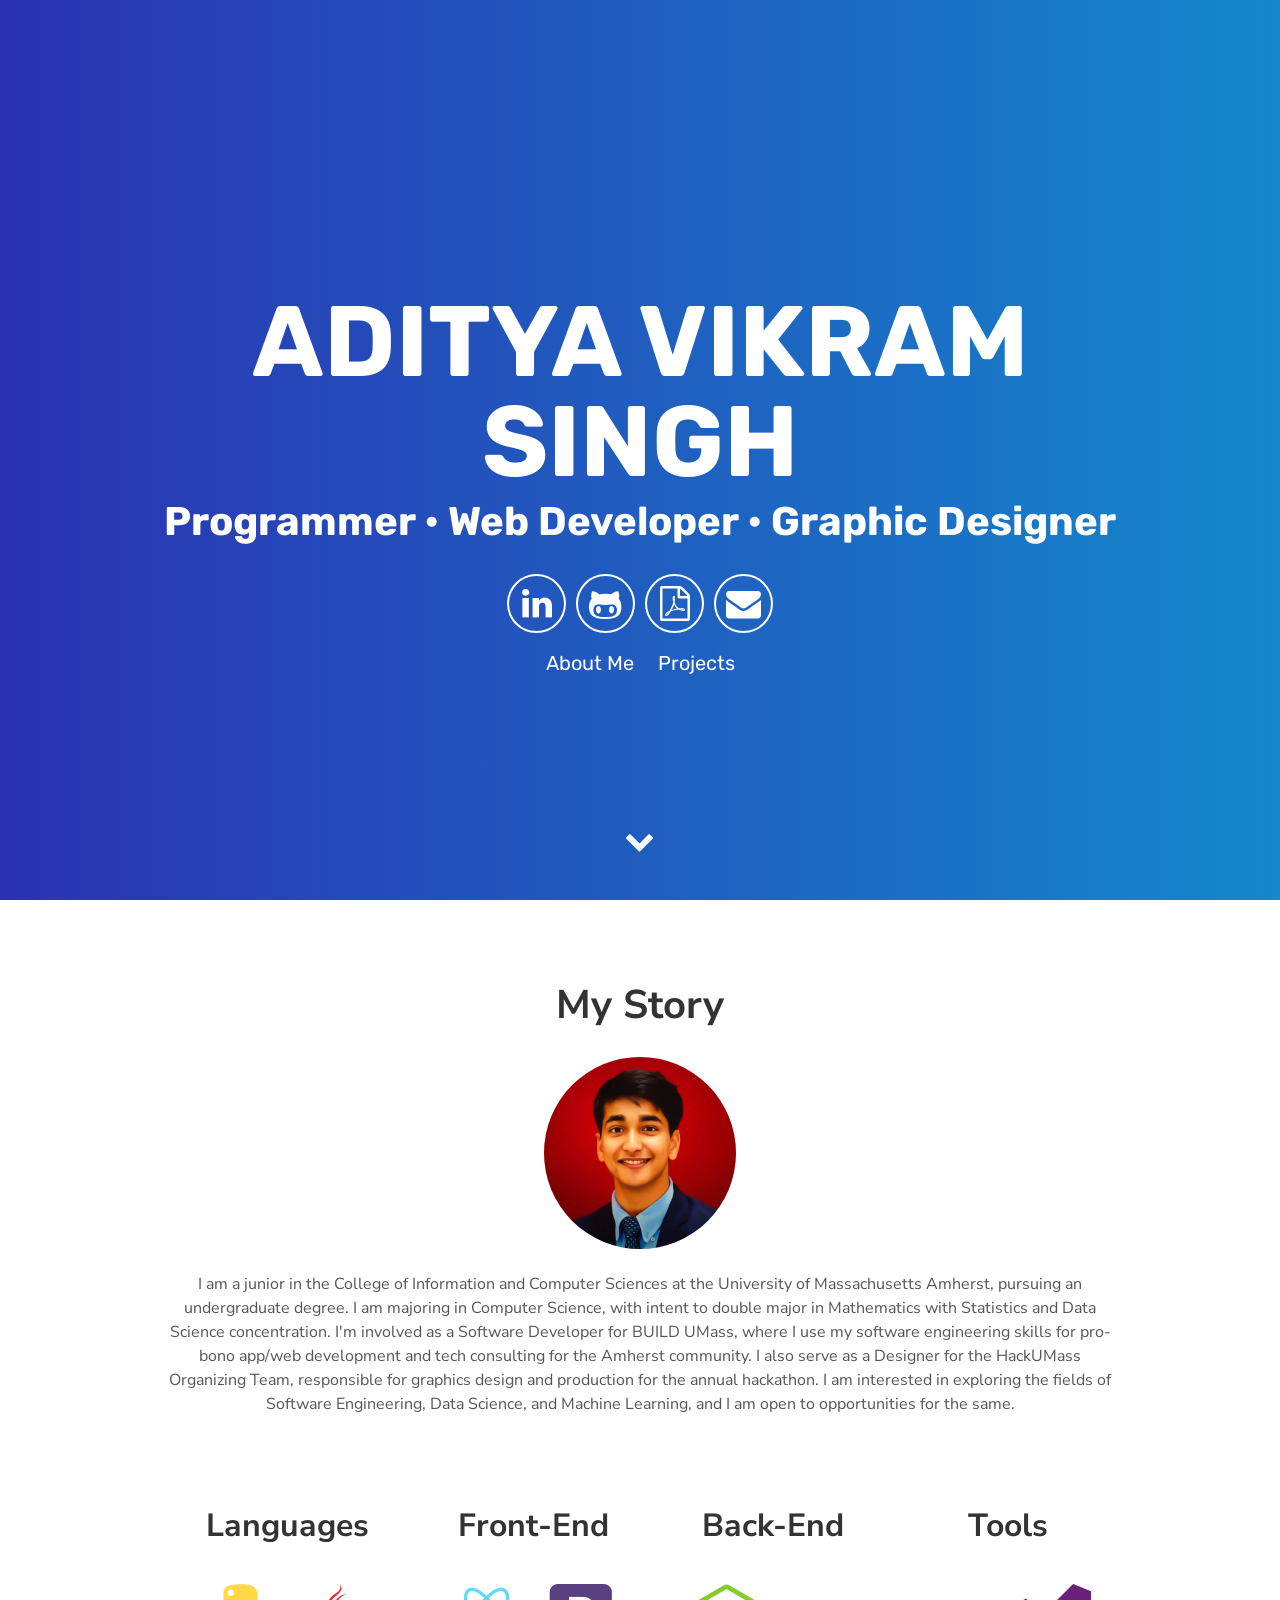
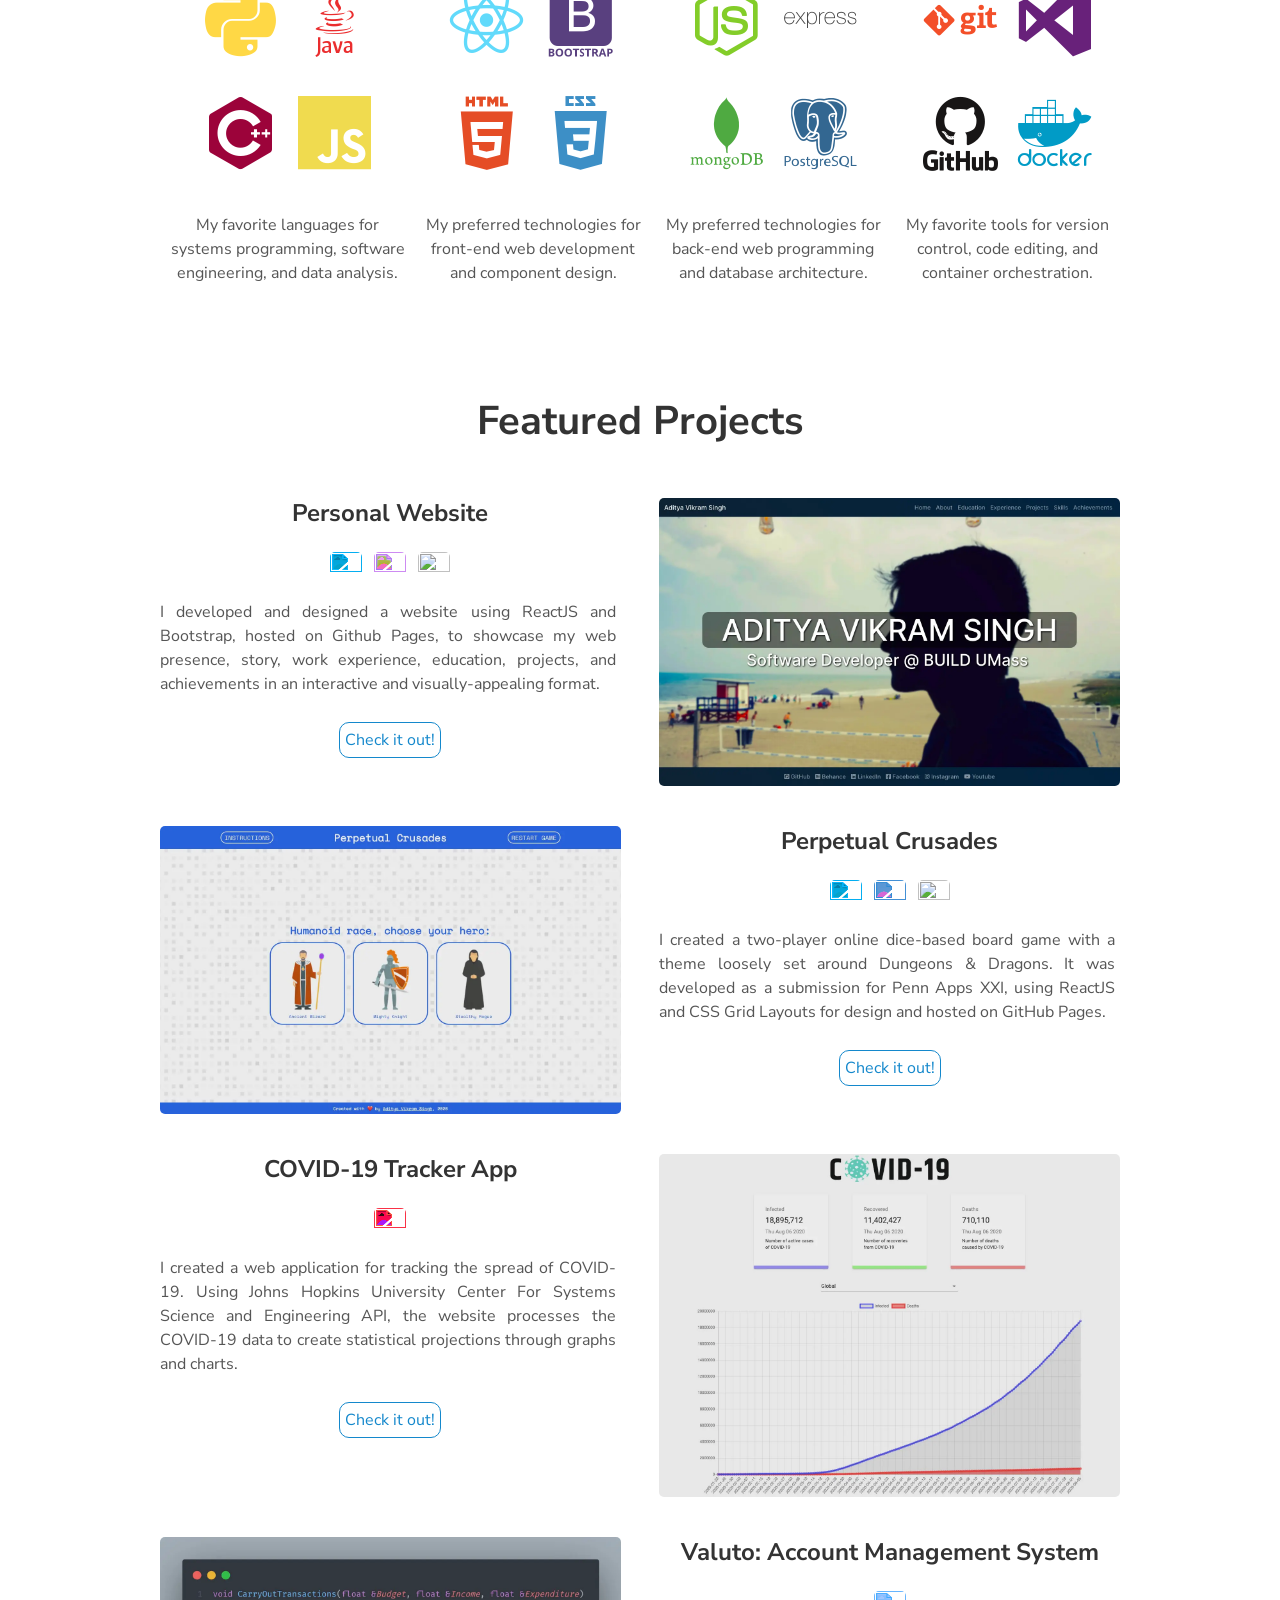
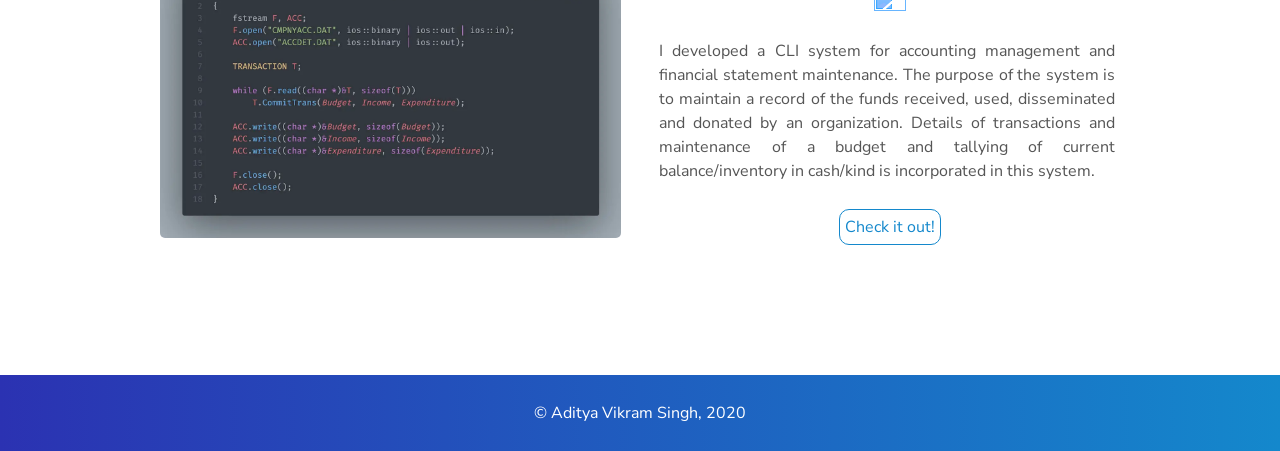
==== index.html @ a83ad388 "first init" ====
<!DOCTYPE html>
<html lang="en">
  <head>
    <!-- Metadata of the Webpage -->
    <!-- Character-set Metadata -->
    <meta charset="utf-8" />
    <meta http-equiv="X-UA-Compatible" content="IE=edge" />
    <!-- Viewport Metadata -->
    <meta name="viewport" content="width=device-width, initial-scale=1" />
    <!-- Description Metadata-->
    <meta name="description" content="Portfolio Website" />
    <!-- Author Metadata -->
    <meta name="author" content="Aditya Vikram Singh" />
    <!-- Keyword Metadata -->
    <meta
      name="keywords"
      content="Aditya Singh, Aditya Vikram Singh, Aditya Vikram Singh DPS,
        Aditya Vikram Singh DPSRKP, Aditya Vikram Singh UMass, Aditya Vikram
        Singh UMass Amherst, Aditya Vikram Singh New Delhi, Aditya Vikram
        Singh Amherst, Aditya Vikram Singh ISSDC, Aditya Vikram Singh NASA,
        Aditya Vikram Singh, Aditya Vikram Singh Website, Aditya V Singh"
    />
    <!-- Webpage Logo -->
    <link rel="shortcut icon" href="./assets/img/favicon.ico" />
    <!-- Webpage Title -->
    <title>Aditya Vikram Singh</title>

    <!-- Import CSS: Main Stylesheet -->
    <link rel="stylesheet" href="./assets/css/main.css" />
  </head>

  <body>
    <div id="particles-js">
      <div class="header">
        <h1>
          <span class="site-title">ADITYA VIKRAM SINGH</span>
          <span class="site-description">Programmer • Web Developer • Graphic Designer</span>
        </h1>
        <div class="header-icons">
          <a aria-label="My LinkedIn Profile" target="_blank" href="https://www.linkedin.com/in/avs1508/">
            <i class="icon fa fa-linkedin" aria-hidden="true"></i>
          </a>
          <a aria-label="My Github Profile" target="_blank" href="https://github.com/AVS1508">
            <i class="icon fa fa-github-alt" aria-hidden="true"></i>
          </a>
          <a aria-label="My Résumé" target="_blank" href="https://www.adityavsingh.com/resume.html">
            <i class="icon fa fa fa-file-pdf-o" aria-hidden="true"></i>
          </a>
          <a aria-label="Send Email" href="mailto:avsingh@umass.edu" target="_blank"
            ><i class="icon fa fa-envelope"></i
          ></a>
        </div>
        <div class="header-links">
          <a class="link" href="#about" data-scroll>About Me</a>
          <a class="link" href="#projects" data-scroll>Projects</a>
        </div>
      </div>
      <a class="down" href="#about" data-scroll><i class="icon fa fa-chevron-down" aria-hidden="true"></i></a>
    </div>

    <!-- About Section -->
    <section id="about">
      <!-- User Introduction-->
      <div class="user-details">
        <h1>My Story</h1>
        <picture>
          <source
            type="image/webp"
            srcset="./assets/img/webp/Professional-Picture-Me.webp"
            alt="Professional Me"
            width="20%"
            style="border-radius: 50%"
          />
          <img
            src="./assets/img/jpg/Professional-Picture-Me.jpg"
            alt="Professional Me"
            width="20%"
            style="border-radius: 50%"
          />
        </picture>
        <p>
          I am a junior in the College of Information and Computer Sciences at the University of Massachusetts Amherst,
          pursuing an undergraduate degree. I am majoring in Computer Science, with intent to double major in
          Mathematics with Statistics and Data Science concentration. I'm involved as a Software Developer for BUILD
          UMass, where I use my software engineering skills for pro-bono app/web development and tech consulting for the
          Amherst community. I also serve as a Designer for the HackUMass Organizing Team, responsible for graphics
          design and production for the annual hackathon. I am interested in exploring the fields of Software
          Engineering, Data Science, and Machine Learning, and I am open to opportunities for the same.
        </p>
      </div>

      <!-- User Specifics -->
      <div class="user">
        <!-- Technology Stack #1: Languages -->
        <div class="tech">
          <h2>Languages</h2>
          <i class="devicon-python-plain colored"></i>
          <i class="devicon-java-plain-wordmark colored"></i>
          <i class="devicon-cplusplus-plain colored"></i>
          <i class="devicon-javascript-plain colored"></i>
          <p>My favorite languages for systems programming, software engineering, and data analysis.</p>
        </div>

        <!-- Technology Stack #2: Front-End -->
        <div class="tech">
          <h2>Front-End</h2>
          <i class="devicon-react-original colored"></i>
          <i class="devicon-bootstrap-plain-wordmark colored"></i>
          <i class="devicon-html5-plain-wordmark colored"></i>
          <i class="devicon-css3-plain-wordmark colored"></i>
          <p>My preferred technologies for front-end web development and component design.</p>
        </div>

        <!-- Technology Stack #3: Back-End -->
        <div class="tech">
          <h2>Back-End</h2>
          <i class="devicon-nodejs-plain colored"></i>
          <i class="devicon-express-original-wordmark colored"></i>
          <i class="devicon-mongodb-plain-wordmark colored"></i>
          <i class="devicon-postgresql-plain-wordmark colored"></i>
          <p>My preferred technologies for back-end web programming and database architecture.</p>
        </div>

        <!-- Technology Stack #4: Tools -->
        <div class="tech">
          <h2>Tools</h2>
          <i class="devicon-git-plain-wordmark colored"></i>
          <i class="devicon-visualstudio-plain colored"></i>
          <i class="devicon-github-plain-wordmark colored"></i>
          <i class="devicon-docker-plain-wordmark colored"></i>
          <p>My favorite tools for version control, code editing, and container orchestration.</p>
        </div>
      </div>
    </section>

    <!-- Projects Section -->
    <section id="projects">
      <div class="user-details">
        <h1>Featured Projects</h1>
      </div>

      <!-- User Project #1: Personal Résumé Website -->
      <div class="user-projects">
        <div class="images-right">
          <picture>
            <source type="image/webp" srcset="./assets/img/webp/Personal-Resume-Website.webp" alt="Personal Website" />
            <img alt="Personal Website" src="./assets/img/jpg/Personal-Resume-Website.jpg" />
          </picture>
        </div>
        <div class="contents" style="text-align: center">
          <h3>Personal Website</h3>
          <div>
            <img
              height="32"
              width="32"
              src="https://unpkg.com/simple-icons@3.4.0/icons/react.svg"
              style="filter: invert(73%) sepia(74%) saturate(1552%) hue-rotate(169deg) brightness(109%) contrast(97%)"
            />
            &nbsp;
            <img
              height="32"
              width="32"
              src="https://unpkg.com/simple-icons@3.4.0/icons/bootstrap.svg"
              style="filter: invert(24%) sepia(14%) saturate(2270%) hue-rotate(222deg) brightness(102%) contrast(90%)"
            />
            &nbsp;
            <img height="32" width="32" src="https://unpkg.com/simple-icons@3.4.0/icons/github.svg" />
          </div>
          <p style="text-align: justify">
            I developed and designed a website using ReactJS and Bootstrap, hosted on Github Pages, to showcase my web
            presence, story, work experience, education, projects, and achievements in an interactive and
            visually-appealing format.
          </p>
          <a class="project-link" target="_blank" href="https://www.adityavsingh.com/">Check it out!</a>
        </div>
      </div>

      <!-- User Project #2: Summer 2020 Project -->
      <div class="user-projects">
        <div class="images-left">
          <picture>
            <source type="image/webp" srcset="./assets/img/webp/Perpetual-Crusades.webp" alt="Perpetual Crusades" />
            <img alt="Perpetual Crusades" src="./assets/img/jpg/Perpetual-Crusades.jpg" />
          </picture>
        </div>
        <div class="contents-right" style="text-align: center">
          <h3>Perpetual Crusades</h3>
          <img
            height="32"
            width="32"
            src="https://unpkg.com/simple-icons@3.4.0/icons/react.svg"
            style="filter: invert(73%) sepia(74%) saturate(1552%) hue-rotate(169deg) brightness(109%) contrast(97%)"
          />
          &nbsp;
          <img
            height="32"
            width="32"
            src="https://unpkg.com/simple-icons@3.4.0/icons/css3.svg"
            style="filter: invert(33%) sepia(29%) saturate(3844%) hue-rotate(184deg) brightness(90%) contrast(84%)"
          />
          &nbsp;
          <img height="32" width="32" src="https://unpkg.com/simple-icons@3.4.0/icons/github.svg" />
          <p style="text-align: justify">
            I created a two-player online dice-based board game with a theme loosely set around Dungeons & Dragons. It
            was developed as a submission for Penn Apps XXI, using ReactJS and CSS Grid Layouts for design and hosted on
            GitHub Pages.
          </p>
          <a class="project-link" target="_blank" href="https://github.com/AVS1508/Summer-2020-Project"
            >Check it out!</a
          >
        </div>
      </div>

      <!-- User Project #3: COVID-19 Tracker App -->
      <div class="user-projects">
        <div class="images-right">
          <picture>
            <source type="image/webp" srcset="./assets/img/webp/COVID19-Tracker-App.webp" alt="COVID-19 Tracker App" />
            <img alt="COVID-19 Tracker App" src="./assets/img/jpg/COVID19-Tracker-App.jpg" />
          </picture>
        </div>
        <div class="contents" style="text-align: center">
          <h3>COVID-19 Tracker App</h3>
          <div>
            <img
              height="32"
              width="32"
              src="https://unpkg.com/simple-icons@3.4.0/icons/javascript.svg"
              style="filter: invert(96%) sepia(47%) saturate(4151%) hue-rotate(338deg) brightness(100%) contrast(95%)"
            />
          </div>
          <p style="text-align: justify">
            I created a web application for tracking the spread of COVID-19. Using Johns Hopkins University Center For
            Systems Science and Engineering API, the website processes the COVID-19 data to create statistical
            projections through graphs and charts.
          </p>
          <a class="project-link" target="_blank" href="https://www.adityavsingh.com/covid19-tracker-app">
            Check it out!
          </a>
        </div>
      </div>

      <!-- Use Project #4: Valuto: Account Management System -->
      <div class="user-projects">
        <div class="images-left">
          <picture>
            <source
              type="image/webp"
              srcset="./assets/img/webp/Valuto-Account-Management.webp"
              alt="Valuto: Account Management System"
            />
            <img alt="Valuto: Account Management System" src="./assets/img/jpg/Valuto-Account-Management.jpg" />
          </picture>
        </div>
        <div class="contents-right" style="text-align: center">
          <h3>Valuto: Account Management System</h3>
          <div>
            <img
              height="32"
              width="32"
              src="https://unpkg.com/simple-icons@3.4.0/icons/cplusplus.svg"
              style="filter: invert(22%) sepia(77%) saturate(1486%) hue-rotate(183deg) brightness(101%) contrast(103%)"
            />
          </div>
          <p style="text-align: justify">
            I developed a CLI system for accounting management and financial statement maintenance. The purpose of the
            system is to maintain a record of the funds received, used, disseminated and donated by an organization.
            Details of transactions and maintenance of a budget and tallying of current balance/inventory in cash/kind
            is incorporated in this system.
          </p>
          <a class="project-link" target="_blank" href="https://github.com/AVS1508/Valuto-Account-Management-System">
            Check it out!
          </a>
        </div>
      </div>
    </section>

    <footer class="footer">
      <p>&copy; Aditya Vikram Singh, 2020</p>
    </footer>

    <!-- Import JS: Particles Theme -->
    <script src="https://cdn.jsdelivr.net/particles.js/2.0.0/particles.min.js"></script>
    <!-- Import JS: Sweet Scroll -->
    <script src="./assets/js/sweet-scroll.min.js"></script>
    <!-- Import JS: Google Analytics -->
    <script src="./assets/js/google-analytics.js"></script>
    <!-- Import JS: Main Script -->
    <script src="./assets/js/main.js"></script>
  </body>
</html>
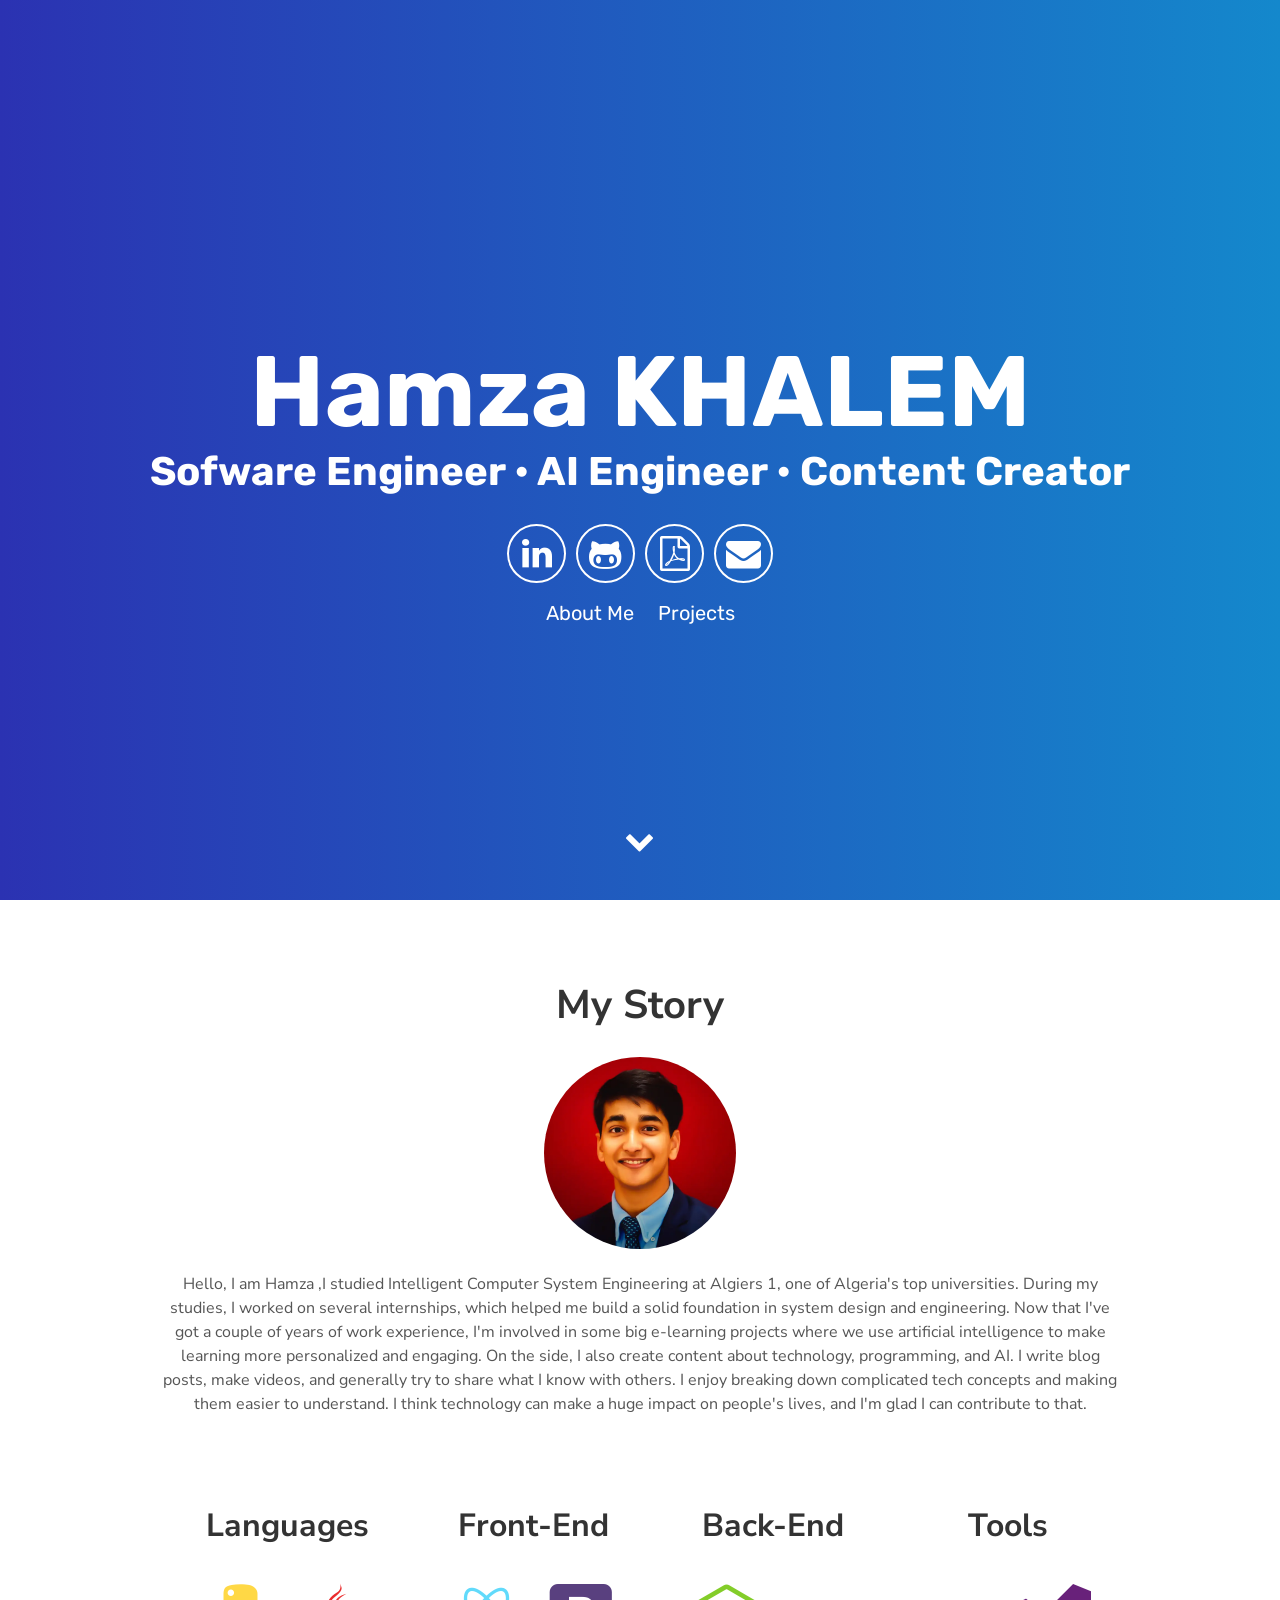
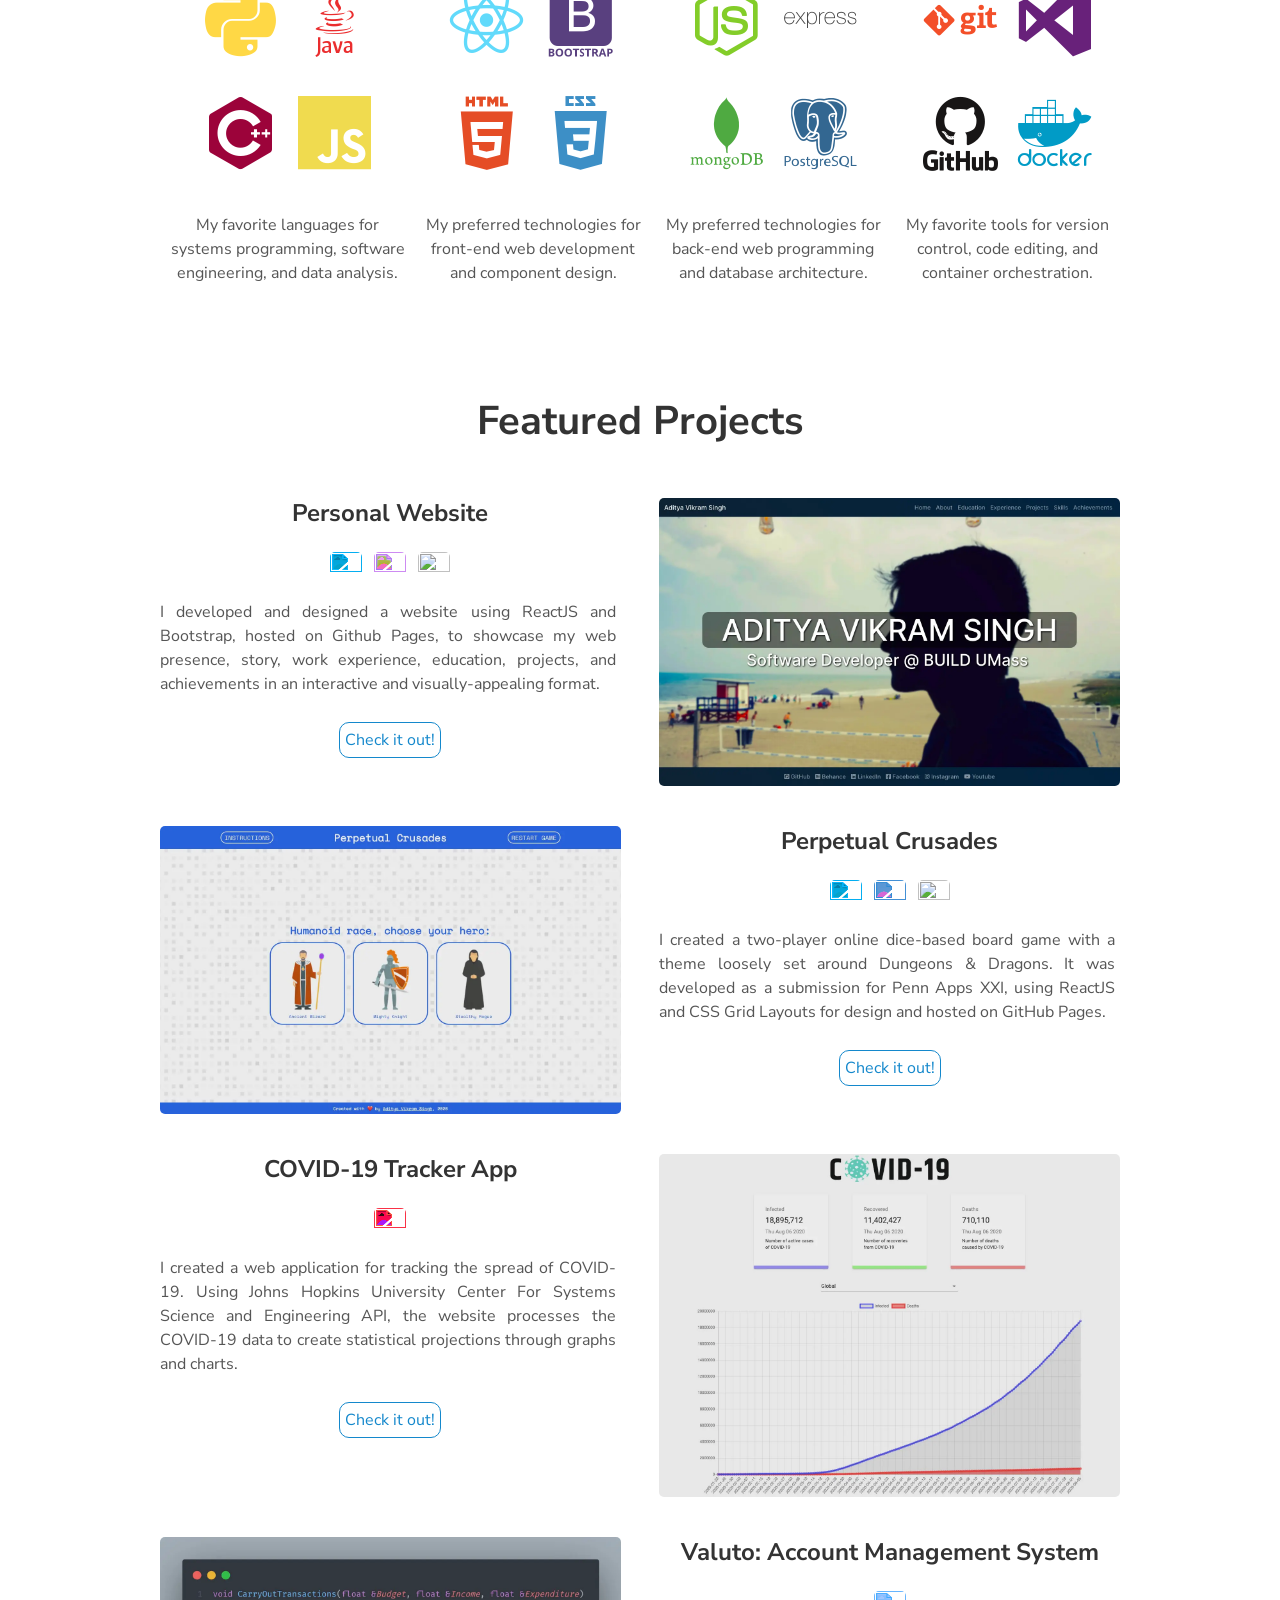
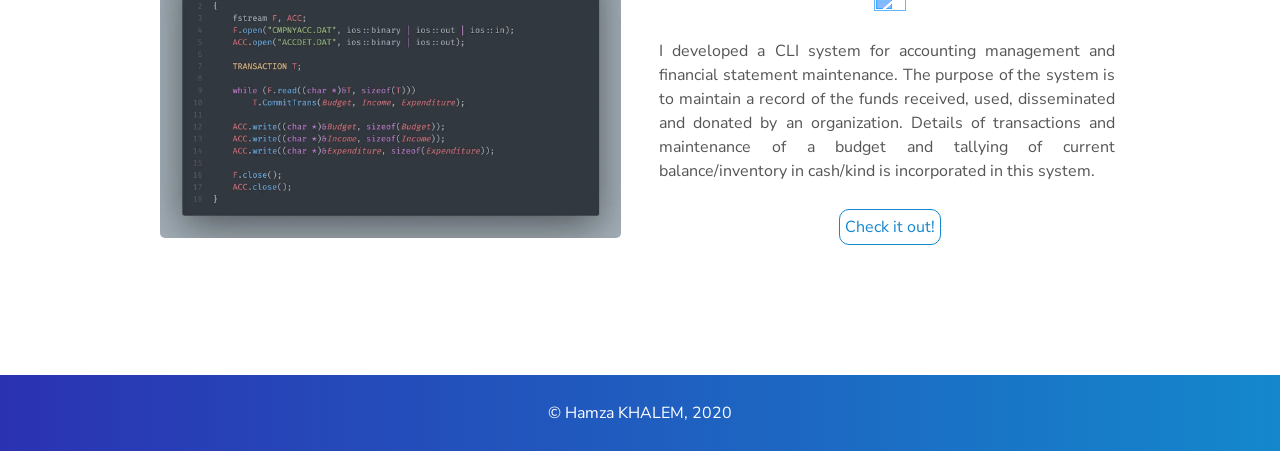
==== commit 8e0617b4: "first init" ====
--- a/index.html
+++ b/index.html
@@ -10,20 +10,20 @@
     <!-- Description Metadata-->
     <meta name="description" content="Portfolio Website" />
     <!-- Author Metadata -->
-    <meta name="author" content="Aditya Vikram Singh" />
+    <meta name="author" content="Hamza  KHALEM" />
     <!-- Keyword Metadata -->
     <meta
       name="keywords"
-      content="Aditya Singh, Aditya Vikram Singh, Aditya Vikram Singh DPS,
-        Aditya Vikram Singh DPSRKP, Aditya Vikram Singh UMass, Aditya Vikram
-        Singh UMass Amherst, Aditya Vikram Singh New Delhi, Aditya Vikram
-        Singh Amherst, Aditya Vikram Singh ISSDC, Aditya Vikram Singh NASA,
-        Aditya Vikram Singh, Aditya Vikram Singh Website, Aditya V Singh"
+      content="Hamza KHALEM, Hamza  KHALEM, Hamza  KHALEM DPS,
+        Hamza  KHALEM DPSRKP, Hamza  KHALEM UMass, Hamza 
+        KHALEM UMass Amherst, Hamza  KHALEM New Delhi, Hamza 
+        KHALEM Amherst, Hamz  KHALEM ISSDC, Hamza KHALEM NASA,
+        Hamza  KHALEM, Hamza  KHALEM Website, Hamza V KHALEM"
     />
     <!-- Webpage Logo -->
     <link rel="shortcut icon" href="./assets/img/favicon.ico" />
     <!-- Webpage Title -->
-    <title>Aditya Vikram Singh</title>
+    <title>Hamza  KHALEM</title>
 
     <!-- Import CSS: Main Stylesheet -->
     <link rel="stylesheet" href="./assets/css/main.css" />
@@ -33,8 +33,8 @@
     <div id="particles-js">
       <div class="header">
         <h1>
-          <span class="site-title">ADITYA VIKRAM SINGH</span>
-          <span class="site-description">Programmer • Web Developer • Graphic Designer</span>
+          <span class="site-title">Hamza  KHALEM</span>
+          <span class="site-description">Sofware Engineer • AI Engineer • Content Creator</span>
         </h1>
         <div class="header-icons">
           <a aria-label="My LinkedIn Profile" target="_blank" href="https://www.linkedin.com/in/avs1508/">
@@ -43,10 +43,10 @@
           <a aria-label="My Github Profile" target="_blank" href="https://github.com/AVS1508">
             <i class="icon fa fa-github-alt" aria-hidden="true"></i>
           </a>
-          <a aria-label="My Résumé" target="_blank" href="https://www.adityavsingh.com/resume.html">
+          <a aria-label="My Résumé" target="_blank" href="https://www.HamzavKHALEM.com/resume.html">
             <i class="icon fa fa fa-file-pdf-o" aria-hidden="true"></i>
           </a>
-          <a aria-label="Send Email" href="mailto:avsingh@umass.edu" target="_blank"
+          <a aria-label="Send Email" href="mailto:avKHALEM@umass.edu" target="_blank"
             ><i class="icon fa fa-envelope"></i
           ></a>
         </div>
@@ -79,13 +79,7 @@
           />
         </picture>
         <p>
-          I am a junior in the College of Information and Computer Sciences at the University of Massachusetts Amherst,
-          pursuing an undergraduate degree. I am majoring in Computer Science, with intent to double major in
-          Mathematics with Statistics and Data Science concentration. I'm involved as a Software Developer for BUILD
-          UMass, where I use my software engineering skills for pro-bono app/web development and tech consulting for the
-          Amherst community. I also serve as a Designer for the HackUMass Organizing Team, responsible for graphics
-          design and production for the annual hackathon. I am interested in exploring the fields of Software
-          Engineering, Data Science, and Machine Learning, and I am open to opportunities for the same.
+          Hello, I am Hamza ,I studied Intelligent Computer System Engineering at Algiers 1, one of Algeria's top universities. During my studies, I worked on several internships, which helped me build a solid foundation in system design and engineering. Now that I've got a couple of years of work experience, I'm involved in some big e-learning projects where we use artificial intelligence to make learning more personalized and engaging. On the side, I also create content about technology, programming, and AI. I write blog posts, make videos, and generally try to share what I know with others. I enjoy breaking down complicated tech concepts and making them easier to understand. I think technology can make a huge impact on people's lives, and I'm glad I can contribute to that.
         </p>
       </div>
 
@@ -171,7 +165,7 @@
             presence, story, work experience, education, projects, and achievements in an interactive and
             visually-appealing format.
           </p>
-          <a class="project-link" target="_blank" href="https://www.adityavsingh.com/">Check it out!</a>
+          <a class="project-link" target="_blank" href="https://www.HamzavKHALEM.com/">Check it out!</a>
         </div>
       </div>
 
@@ -234,7 +228,7 @@
             Systems Science and Engineering API, the website processes the COVID-19 data to create statistical
             projections through graphs and charts.
           </p>
-          <a class="project-link" target="_blank" href="https://www.adityavsingh.com/covid19-tracker-app">
+          <a class="project-link" target="_blank" href="https://www.HamzavKHALEM.com/covid19-tracker-app">
             Check it out!
           </a>
         </div>
@@ -276,7 +270,7 @@
     </section>
 
     <footer class="footer">
-      <p>&copy; Aditya Vikram Singh, 2020</p>
+      <p>&copy; Hamza  KHALEM, 2020</p>
     </footer>
 
     <!-- Import JS: Particles Theme -->
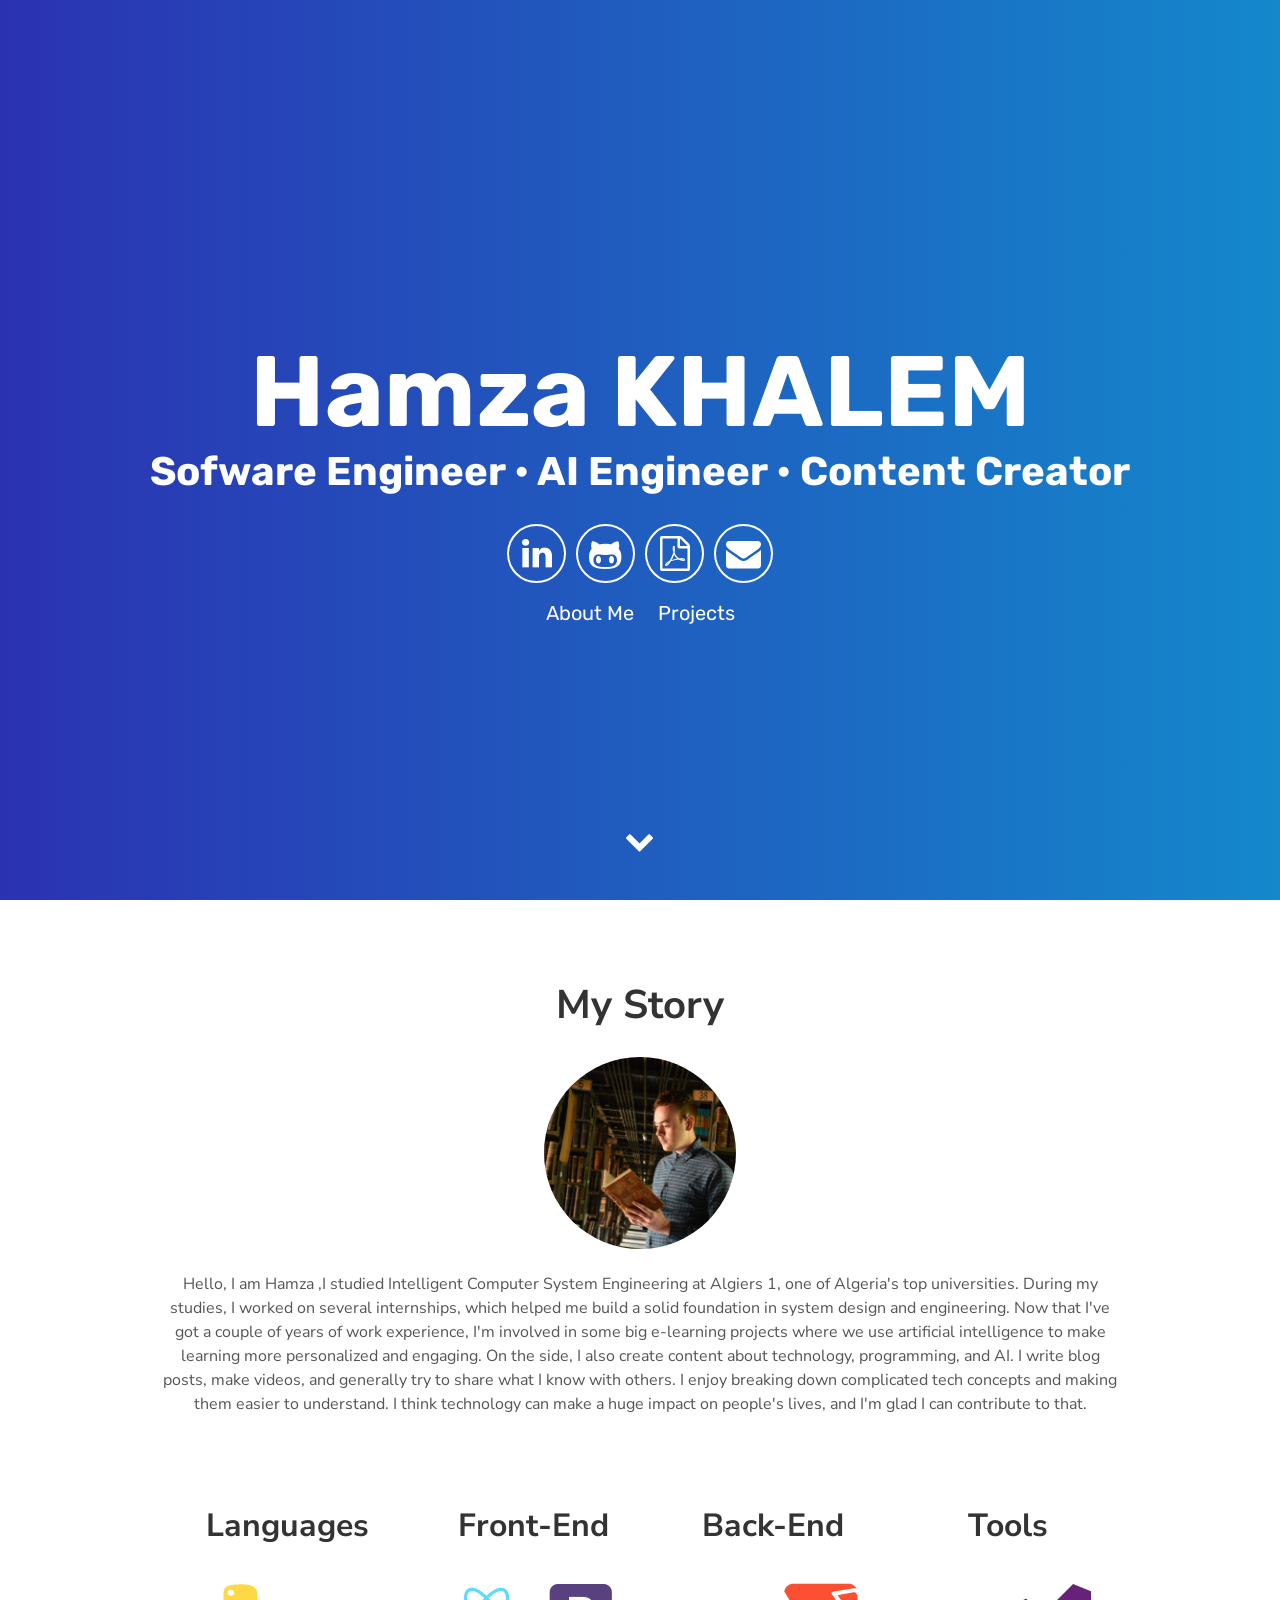
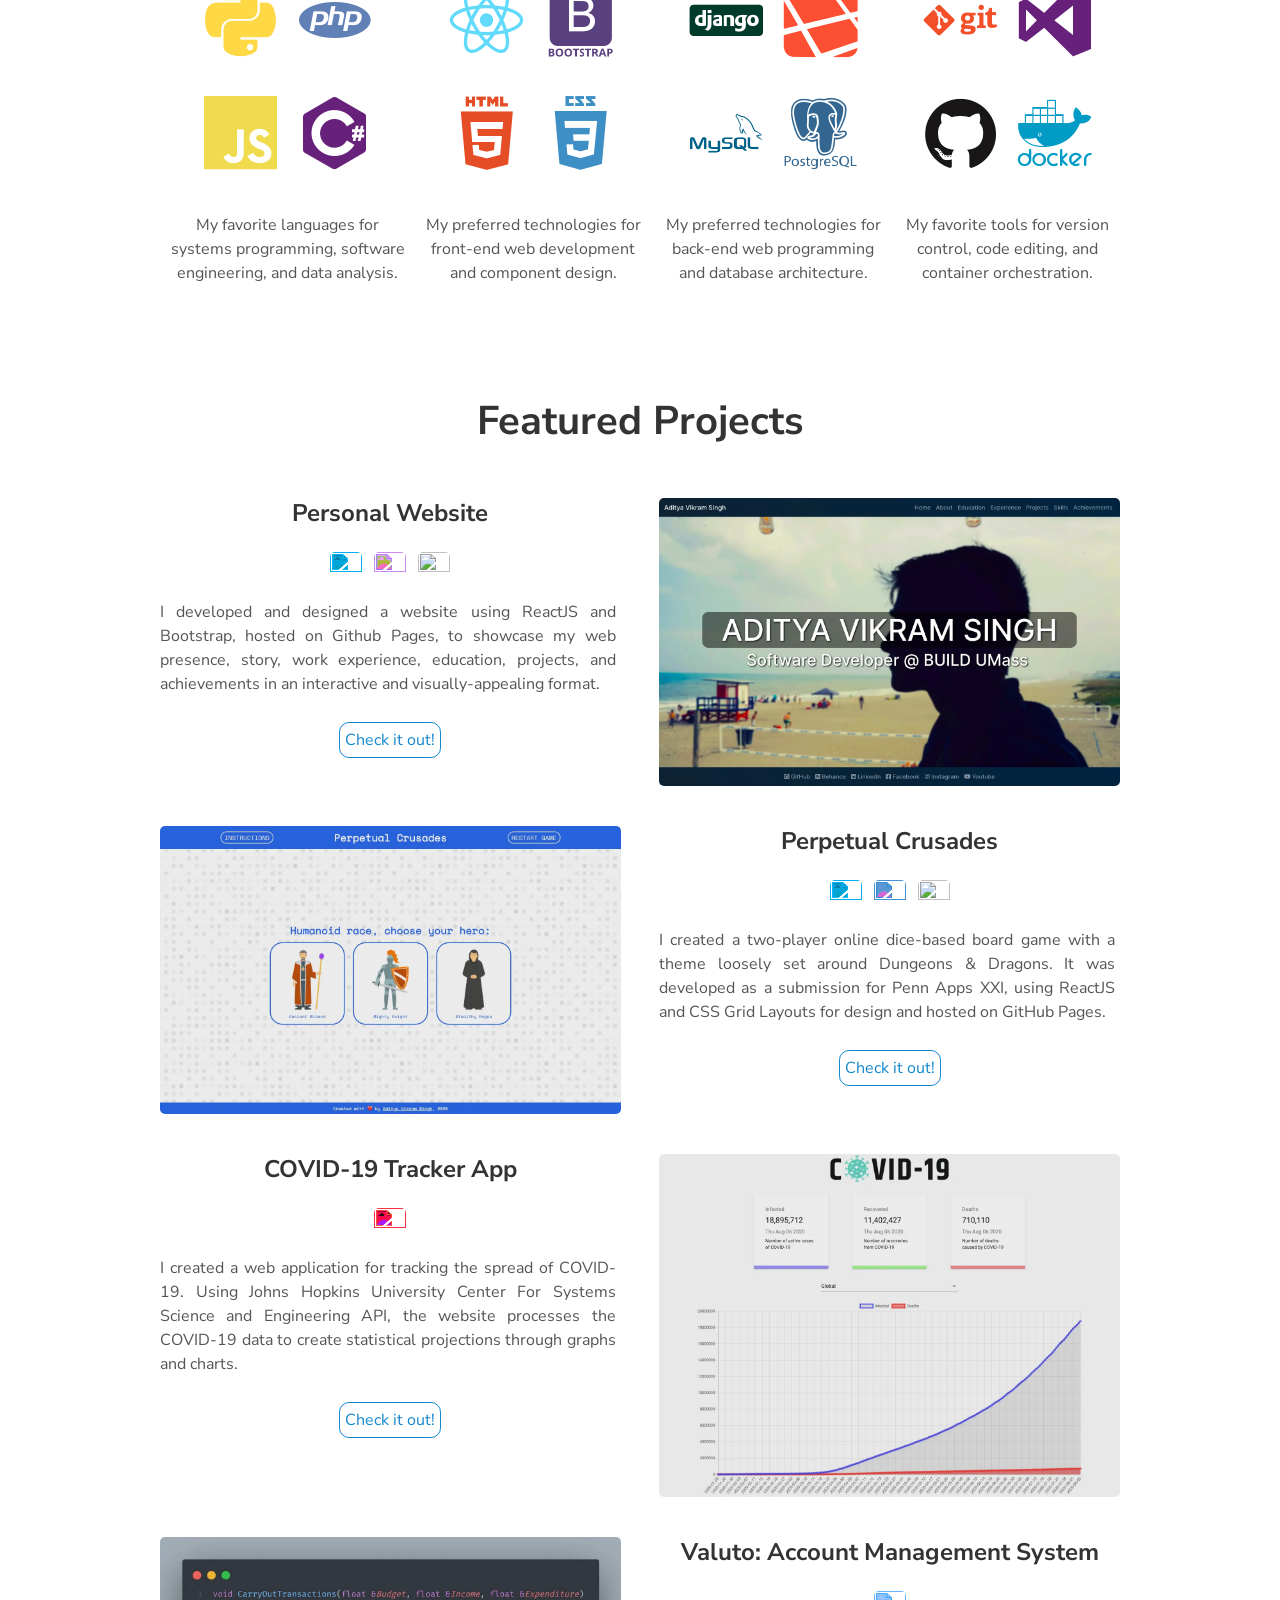
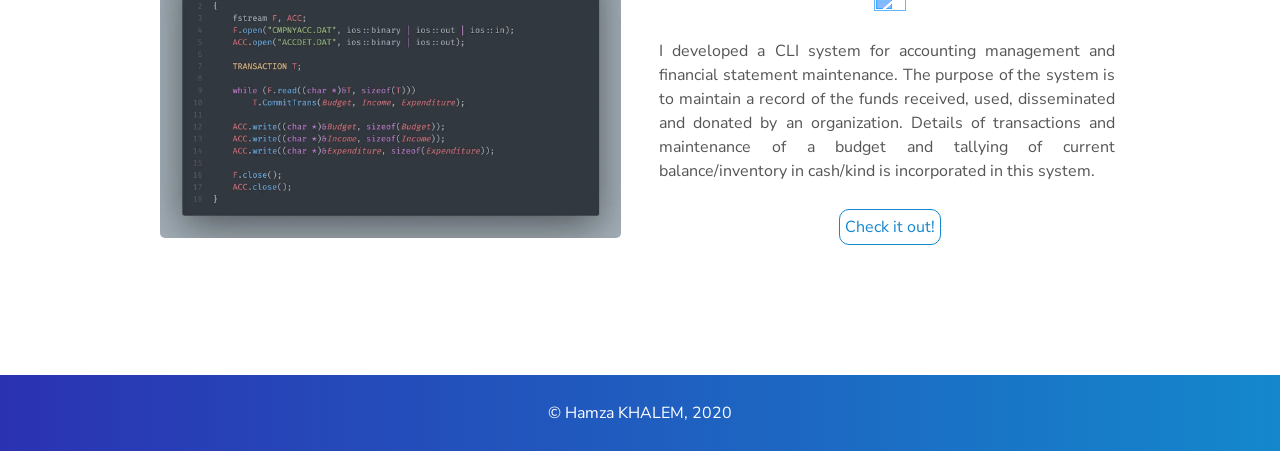
==== commit 783113f3: "first init" ====
--- a/index.html
+++ b/index.html
@@ -24,7 +24,7 @@
     <link rel="shortcut icon" href="./assets/img/favicon.ico" />
     <!-- Webpage Title -->
     <title>Hamza  KHALEM</title>
-
+    
     <!-- Import CSS: Main Stylesheet -->
     <link rel="stylesheet" href="./assets/css/main.css" />
   </head>
@@ -37,16 +37,16 @@
           <span class="site-description">Sofware Engineer • AI Engineer • Content Creator</span>
         </h1>
         <div class="header-icons">
-          <a aria-label="My LinkedIn Profile" target="_blank" href="https://www.linkedin.com/in/avs1508/">
+          <a aria-label="My LinkedIn Profile" target="_blank" href="https://www.linkedin.com/in/hamza-khalem-436b29201">
             <i class="icon fa fa-linkedin" aria-hidden="true"></i>
           </a>
-          <a aria-label="My Github Profile" target="_blank" href="https://github.com/AVS1508">
+          <a aria-label="My Github Profile" target="_blank" href="https://github.com/hamzakhalem">
             <i class="icon fa fa-github-alt" aria-hidden="true"></i>
           </a>
           <a aria-label="My Résumé" target="_blank" href="https://www.HamzavKHALEM.com/resume.html">
             <i class="icon fa fa fa-file-pdf-o" aria-hidden="true"></i>
           </a>
-          <a aria-label="Send Email" href="mailto:avKHALEM@umass.edu" target="_blank"
+          <a aria-label="Send Email" href="mailto:hamzakhalem97@gmail.com" target="_blank"
             ><i class="icon fa fa-envelope"></i
           ></a>
         </div>
@@ -66,7 +66,7 @@
         <picture>
           <source
             type="image/webp"
-            srcset="./assets/img/webp/Professional-Picture-Me.webp"
+            srcset="./assets/img/jpg/hamza_khalem.jpeg"
             alt="Professional Me"
             width="20%"
             style="border-radius: 50%"
@@ -89,9 +89,9 @@
         <div class="tech">
           <h2>Languages</h2>
           <i class="devicon-python-plain colored"></i>
-          <i class="devicon-java-plain-wordmark colored"></i>
-          <i class="devicon-cplusplus-plain colored"></i>
+          <i class="devicon-php-plain colored"></i>
           <i class="devicon-javascript-plain colored"></i>
+          <i class="devicon-csharp-plain colored"></i>
           <p>My favorite languages for systems programming, software engineering, and data analysis.</p>
         </div>
 
@@ -108,9 +108,9 @@
         <!-- Technology Stack #3: Back-End -->
         <div class="tech">
           <h2>Back-End</h2>
-          <i class="devicon-nodejs-plain colored"></i>
-          <i class="devicon-express-original-wordmark colored"></i>
-          <i class="devicon-mongodb-plain-wordmark colored"></i>
+          <i class="devicon-django-plain colored"></i>
+          <i class="devicon-laravel-plain colored"></i>
+          <i class="devicon-mysql-plain-wordmark colored"></i>
           <i class="devicon-postgresql-plain-wordmark colored"></i>
           <p>My preferred technologies for back-end web programming and database architecture.</p>
         </div>
@@ -120,7 +120,7 @@
           <h2>Tools</h2>
           <i class="devicon-git-plain-wordmark colored"></i>
           <i class="devicon-visualstudio-plain colored"></i>
-          <i class="devicon-github-plain-wordmark colored"></i>
+          <i class="devicon-github-plain colored"></i>
           <i class="devicon-docker-plain-wordmark colored"></i>
           <p>My favorite tools for version control, code editing, and container orchestration.</p>
         </div>
